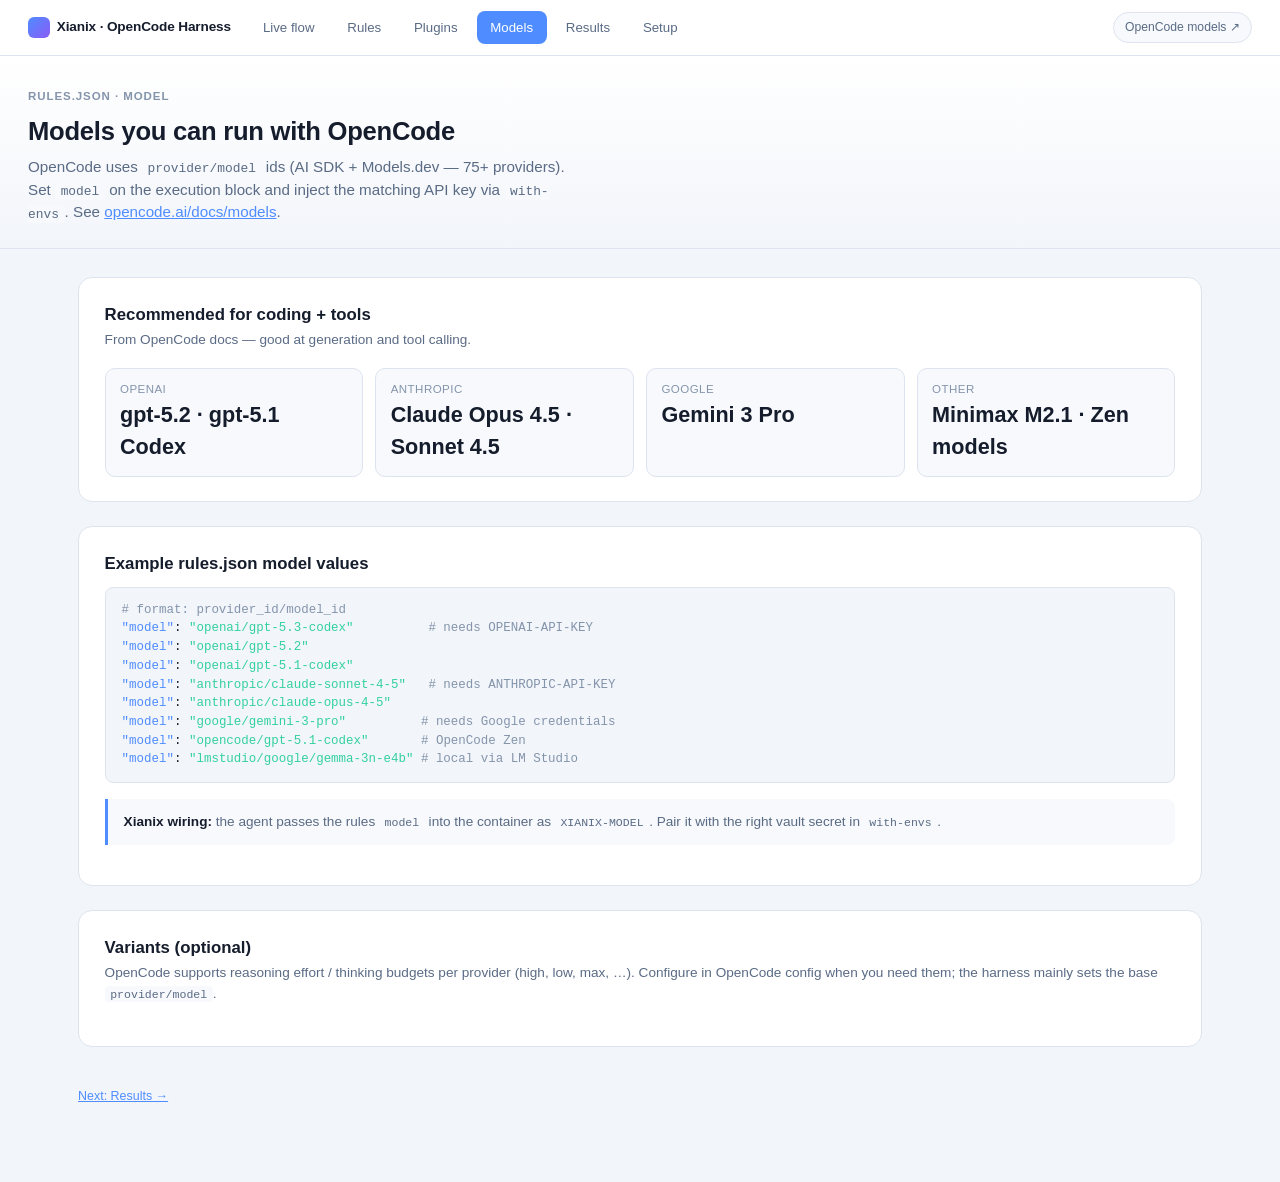
==== models.html @ a84230f7 "Revamp demo: interactive rules, dual plugins, models, results. Remove trigger/executor/run pages. Ad" ====
<!DOCTYPE html>
<html lang="en">
<head>
<meta charset="utf-8" />
<meta name="viewport" content="width=device-width, initial-scale=1" />
<title>Models · OpenCode Harness</title>
<link rel="stylesheet" href="./assets/theme.css" />
</head>
<body>
<nav class="site">
  <a class="brand" href="./index.html"><span class="mark"></span>Xianix · OpenCode Harness</a>
  <a class="tab" href="./index.html">Live flow</a>
  <a class="tab" href="./rules.html">Rules</a>
  <a class="tab" href="./plugins.html">Plugins</a>
  <a class="tab" href="./models.html">Models</a>
  <a class="tab" href="./results.html">Results</a>
  <a class="tab" href="./setup.html">Setup</a>
  <span class="spacer"></span>
  <a class="ext" href="https://opencode.ai/docs/models/" target="_blank" rel="noopener">OpenCode models ↗</a>
</nav>

<header>
  <div class="eyebrow">rules.json · model</div>
  <h1>Models you can run with OpenCode</h1>
  <p class="sub">
    OpenCode uses <code>provider/model</code> ids (AI SDK + Models.dev — 75+ providers).
    Set <code>model</code> on the execution block and inject the matching API key via <code>with-envs</code>.
    See <a href="https://opencode.ai/docs/models/" target="_blank" rel="noopener">opencode.ai/docs/models</a>.
  </p>
</header>

<main>
  <section>
    <h2>Recommended for coding + tools</h2>
    <p class="hint">From OpenCode docs — good at generation and tool calling.</p>
    <div class="metrics">
      <div class="metric"><div class="l">OpenAI</div><div class="v">gpt-5.2 · gpt-5.1 Codex</div></div>
      <div class="metric"><div class="l">Anthropic</div><div class="v">Claude Opus 4.5 · Sonnet 4.5</div></div>
      <div class="metric"><div class="l">Google</div><div class="v">Gemini 3 Pro</div></div>
      <div class="metric"><div class="l">Other</div><div class="v">Minimax M2.1 · Zen models</div></div>
    </div>
  </section>

  <section>
    <h2>Example rules.json model values</h2>
    <pre class="code"><span class="c"># format: provider_id/model_id</span>
<span class="k">"model"</span>: <span class="s">"openai/gpt-5.3-codex"</span>          <span class="c"># needs OPENAI-API-KEY</span>
<span class="k">"model"</span>: <span class="s">"openai/gpt-5.2"</span>
<span class="k">"model"</span>: <span class="s">"openai/gpt-5.1-codex"</span>
<span class="k">"model"</span>: <span class="s">"anthropic/claude-sonnet-4-5"</span>   <span class="c"># needs ANTHROPIC-API-KEY</span>
<span class="k">"model"</span>: <span class="s">"anthropic/claude-opus-4-5"</span>
<span class="k">"model"</span>: <span class="s">"google/gemini-3-pro"</span>          <span class="c"># needs Google credentials</span>
<span class="k">"model"</span>: <span class="s">"opencode/gpt-5.1-codex"</span>       <span class="c"># OpenCode Zen</span>
<span class="k">"model"</span>: <span class="s">"lmstudio/google/gemma-3n-e4b"</span> <span class="c"># local via LM Studio</span></pre>
    <div class="callout">
      <b>Xianix wiring:</b> the agent passes the rules <code>model</code> into the container as
      <code>XIANIX-MODEL</code>. Pair it with the right vault secret in <code>with-envs</code>.
    </div>
  </section>

  <section>
    <h2>Variants (optional)</h2>
    <p class="hint">OpenCode supports reasoning effort / thinking budgets per provider (high, low, max, …). Configure in OpenCode config when you need them; the harness mainly sets the base <code>provider/model</code>.</p>
  </section>
</main>

<footer><p><a href="./results.html">Next: Results →</a></p></footer>
<script src="./assets/nav.js"></script>
</body>
</html>
---- assets/theme.css ----
/* Shared design tokens + components for the Xianix OpenCode harness demo.
   Page-specific styles (flow diagram) stay inline in each page. */

:root{
  --bg:#0b0f16; --surface:#121826; --surface-2:#182131; --border:#25314a;
  --text:#eaf0fb; --muted:#8ea0bd; --muted-2:#5f7290;
  --accent:#4f8cff; --accent-2:#8a5cf6; --ok:#33d19d; --warn:#f6b93b; --err:#f2596b;
  --edge-idle:#2a3550; --edge-active:#4f8cff; --edge-ack:#33d19d; --edge-escalate:#f6b93b;
  font-family: -apple-system, BlinkMacSystemFont, "Segoe UI", Inter, Roboto, sans-serif;
}
@media (prefers-color-scheme: light){
  :root{
    --bg:#f2f5fa; --surface:#ffffff; --surface-2:#f7f9fc; --border:#dde4ef;
    --text:#151c2c; --muted:#5a6b85; --muted-2:#8494ab;
    --edge-idle:#d7deea;
  }
}

*{box-sizing:border-box;}
html,body{margin:0; background:var(--bg); color:var(--text);}
body{line-height:1.5; padding-bottom:4rem;}
a{color:var(--accent);}
code{background:var(--surface-2); padding:.1rem .35rem; border-radius:4px; font-size:.85em;
  font-family:ui-monospace, SFMono-Regular, Menlo, monospace;}

/* ---------- top navigation ---------- */
nav.site{
  display:flex; align-items:center; gap:.35rem; flex-wrap:wrap;
  padding:.7rem 1.75rem; border-bottom:1px solid var(--border);
  background:var(--surface); position:sticky; top:0; z-index:20;
}
nav.site .brand{
  font-weight:700; font-size:.85rem; margin-right:.8rem; letter-spacing:-.01em;
  display:inline-flex; align-items:center; gap:.45rem;
  color:var(--text); text-decoration:none;
}
nav.site .brand .mark{
  width:1.35rem; height:1.35rem; border-radius:6px; flex:none;
  background:linear-gradient(135deg, var(--accent), var(--accent-2));
}
nav.site a.tab{
  padding:.4rem .85rem; border-radius:8px; text-decoration:none; color:var(--muted);
  font-size:.83rem; font-weight:500; transition:background .15s, color .15s;
}
nav.site a.tab:hover{background:var(--surface-2); color:var(--text);}
nav.site a.tab.active{background:var(--accent); color:#fff;}
nav.site .spacer{flex:1;}
nav.site .nav-note{font-size:.75rem; color:var(--muted-2);}
nav.site a.ext{
  padding:.35rem .7rem; border:1px solid var(--border); border-radius:999px;
  text-decoration:none; color:var(--muted); font-size:.76rem; background:var(--surface-2);
  transition:border-color .15s, color .15s;
}
nav.site a.ext:hover{border-color:var(--accent); color:var(--text);}

/* ---------- page header ---------- */
header{
  padding:2rem 1.75rem 1.5rem; border-bottom:1px solid var(--border);
  background:linear-gradient(180deg, var(--surface), var(--bg));
}
header .eyebrow{
  text-transform:uppercase; letter-spacing:.08em; font-size:.72rem; color:var(--muted-2);
  font-weight:600; margin-bottom:.4rem;
}
header h1{margin:0 0 .35rem; font-size:1.6rem; letter-spacing:-.01em;}
header p.sub{margin:0; color:var(--muted); font-size:.95rem; max-width:64ch;}

.quicklinks{display:flex; flex-wrap:wrap; gap:.5rem; margin-top:1.1rem;}
.quicklinks a{
  display:inline-flex; align-items:center; gap:.4rem;
  padding:.4rem .75rem; border:1px solid var(--border); border-radius:999px;
  background:var(--surface-2); color:var(--text); font-size:.8rem; text-decoration:none;
  transition:border-color .15s, transform .15s;
}
.quicklinks a:hover{border-color:var(--accent); transform:translateY(-1px);}
.quicklinks .dot{width:.5rem; height:.5rem; border-radius:50%; background:var(--muted-2); flex:none;}
.quicklinks .dot.up{background:var(--ok); box-shadow:0 0 6px var(--ok);}
.quicklinks .dot.down{background:var(--err);}

/* ---------- layout ---------- */
main{max-width:1180px; margin:0 auto; padding:1.75rem; display:grid; gap:1.5rem;}
section{
  background:var(--surface); border:1px solid var(--border); border-radius:14px;
  padding:1.5rem 1.6rem;
}
section > h2{margin:0 0 .2rem; font-size:1.05rem;}
section > p.hint{margin:0 0 1.1rem; color:var(--muted); font-size:.85rem;}
.row{display:flex; gap:.5rem; flex-wrap:wrap; align-items:center;}

/* ---------- forms & buttons ---------- */
.grid{display:grid; gap:.75rem; grid-template-columns:repeat(auto-fill, minmax(180px,1fr));}
label{display:flex; flex-direction:column; gap:.35rem; font-size:.78rem; color:var(--muted);}
input, select, textarea{
  font:inherit; padding:.5rem .65rem; border:1px solid var(--border); border-radius:8px;
  background:var(--bg); color:var(--text);
}
textarea{min-height:60px; resize:vertical;}
.full{grid-column:1/-1;}
.seg{display:inline-flex; border:1px solid var(--border); border-radius:8px; overflow:hidden;}
.seg button{
  border:none; background:var(--surface-2); color:var(--muted); padding:.45rem .8rem; font:inherit;
  font-size:.8rem; cursor:pointer;
}
.seg button.on{background:var(--accent); color:#fff;}
.actions{display:flex; flex-wrap:wrap; gap:.6rem; margin-top:1rem;}
button.btn{
  font:inherit; cursor:pointer; border:none; border-radius:8px; padding:.6rem 1.05rem;
  background:var(--accent); color:#fff; font-weight:600; font-size:.85rem;
  display:inline-flex; align-items:center; gap:.4rem;
}
button.btn:hover{background:#3f7be0;}
button.btn.secondary{background:transparent; border:1px solid var(--border); color:var(--text); font-weight:500;}
button.btn.ghost{background:var(--surface-2); color:var(--text); font-weight:500;}
button.btn:disabled{opacity:.45; cursor:not-allowed;}

/* ---------- status pills ---------- */
.pill{
  display:inline-flex; align-items:center; gap:.4rem; padding:.25rem .65rem; border-radius:999px;
  font-size:.75rem; font-weight:700; text-transform:uppercase; letter-spacing:.03em;
  background:var(--surface-2); color:var(--muted); width:max-content;
}
.pill.pending{color:var(--muted);}
.pill.delivering{color:var(--accent); background:rgba(79,140,255,.12);}
.pill.acked{color:var(--ok); background:rgba(51,209,157,.12);}
.pill.escalated{color:var(--warn); background:rgba(246,185,59,.12);}
.pill.failed, .pill.expired{color:var(--err); background:rgba(242,89,107,.12);}

/* ---------- banners / callouts ---------- */
.banner{
  display:flex; align-items:center; gap:.6rem; padding:.7rem .9rem; border-radius:10px; font-size:.85rem;
  border:1px solid var(--border); background:var(--surface-2); color:var(--muted);
}
.banner.ok{border-color:var(--ok); color:var(--ok); background:rgba(51,209,157,.08);}
.banner.warn{border-color:var(--warn); color:var(--warn); background:rgba(246,185,59,.08);}
.banner.err{border-color:var(--err); color:var(--err); background:rgba(242,89,107,.08);}

.callout{
  border-left:3px solid var(--accent); background:var(--surface-2); padding:.8rem 1rem;
  border-radius:0 8px 8px 0; font-size:.85rem; color:var(--muted); margin:1rem 0;
}
.callout b{color:var(--text);}
.callout.warn{border-left-color:var(--warn);}
.callout.err{border-left-color:var(--err);}
.callout.ok{border-left-color:var(--ok);}

/* ---------- metrics tiles ---------- */
.metrics{display:grid; grid-template-columns:repeat(auto-fit, minmax(110px,1fr)); gap:.75rem;}
.metric{background:var(--surface-2); border:1px solid var(--border); border-radius:10px; padding:.75rem .9rem;}
.metric .v{font-size:1.35rem; font-weight:700; font-variant-numeric:tabular-nums;}
.metric .l{font-size:.72rem; color:var(--muted-2); text-transform:uppercase; letter-spacing:.04em;}

/* ---------- tables ---------- */
table{width:100%; border-collapse:collapse; font-size:.82rem; margin-top:1rem; min-width:640px;}
thead th{
  text-align:left; padding:.5rem .7rem; color:var(--muted-2); font-size:.72rem; text-transform:uppercase;
  letter-spacing:.04em; border-bottom:1px solid var(--border); font-weight:600;
}
tbody td{padding:.55rem .7rem; border-bottom:1px solid var(--border); color:var(--text); vertical-align:top;}

/* ---------- small animated diagrams (modules, app states) ---------- */
.sn rect, .sn circle{fill:var(--bg); stroke:var(--edge-idle); stroke-width:1.5; transition:all .3s;}
.sn text{fill:var(--text); font-size:11.5px; font-weight:600;}
.sn text.sub{fill:var(--muted-2); font-size:9.5px; font-weight:400;}
.sn.on rect, .sn.on circle{stroke:var(--accent); fill:rgba(79,140,255,.12);
  filter:drop-shadow(0 0 7px rgba(79,140,255,.45));}
.sn.ok rect, .sn.ok circle{stroke:var(--ok); fill:rgba(51,209,157,.12);}
.sn.warn rect, .sn.warn circle{stroke:var(--warn); fill:rgba(246,185,59,.12);}
.sn.err rect, .sn.err circle{stroke:var(--err); fill:rgba(242,89,107,.12);}
.sn.off{opacity:.35;}
.se{fill:none; stroke:var(--edge-idle); stroke-width:1.8; opacity:.5; transition:all .3s;}
.se.on{stroke:var(--accent); opacity:1; stroke-width:2.4;}
.se.ok{stroke:var(--ok); opacity:1; stroke-width:2.4;}
.se.warn{stroke:var(--warn); opacity:1; stroke-width:2.4;}
.se.err{stroke:var(--err); opacity:1; stroke-width:2.4; stroke-dasharray:5 4;}
.slabel{fill:var(--muted-2); font-size:9px;}

/* ---------- code blocks ---------- */
pre.code{
  margin:.7rem 0 0; padding:.8rem 1rem; border-radius:8px; background:var(--bg);
  border:1px solid var(--border); font-size:.78rem; overflow-x:auto;
  font-family:ui-monospace, SFMono-Regular, Menlo, monospace; color:var(--text);
  white-space:pre-wrap; word-break:break-word;
}
pre.code .c{color:var(--muted-2);}   /* comment */
pre.code .k{color:var(--accent);}    /* key / command */
pre.code .s{color:var(--ok);}        /* string / value */

/* ---------- guided steps ---------- */
.steps{list-style:none; margin:0; padding:0; display:grid; gap:.55rem;}
.steps li{
  display:flex; gap:.7rem; align-items:flex-start; padding:.55rem .7rem; border-radius:10px;
  border:1px solid transparent; color:var(--muted); font-size:.86rem; transition:all .2s;
}
.steps li .n{
  flex:none; width:1.4rem; height:1.4rem; border-radius:50%; background:var(--surface-2);
  border:1px solid var(--border); display:flex; align-items:center; justify-content:center;
  font-size:.72rem; font-weight:700; color:var(--muted-2);
}
.steps li.active{background:var(--surface-2); border-color:var(--border); color:var(--text);}
.steps li.active .n{background:var(--accent); border-color:var(--accent); color:#fff;}
.steps li.done .n{background:var(--ok); border-color:var(--ok); color:#06231a;}

.seq{border:1px solid var(--border); border-radius:11px; overflow:hidden;}
.seq-actors{
  display:flex; flex-wrap:wrap; gap:.4rem; padding:.7rem .9rem; background:var(--surface-2);
  border-bottom:1px solid var(--border);
}
.seq-actors span{
  font-size:.72rem; font-weight:600; color:var(--muted); background:var(--bg);
  border:1px solid var(--border); border-radius:5px; padding:.15rem .5rem;
}
.seq-rows{list-style:none; margin:0; padding:0;}
.seq-rows li{
  padding:.55rem .9rem; border-bottom:1px solid var(--border); font-size:.83rem;
  color:var(--muted); display:flex; gap:.45rem; align-items:baseline; flex-wrap:wrap;
}
.seq-rows li:last-child{border-bottom:none;}
.seq-rows .from, .seq-rows .to{color:var(--text); font-weight:600; font-size:.78rem;}
.seq-rows .arr{color:var(--accent); font-weight:700;}
.seq-rows .msg{color:var(--muted); flex:1 1 100%;}
@media (min-width:700px){ .seq-rows .msg{flex:1 1 auto;} }

.pill.active{color:var(--accent); background:rgba(79,140,255,.12);}
.pill.done{color:var(--ok); background:rgba(51,209,157,.12);}

/* ---------- footer ---------- */
footer{max-width:1180px; margin:0 auto; padding:0 1.75rem; color:var(--muted-2); font-size:.78rem;}
footer ul{padding-left:1.1rem;}

/* ---------- dev-guide button (every page header) ---------- */
.devguide{
  display:inline-flex; align-items:center; gap:.7rem; margin-top:1.1rem;
  padding:.55rem .95rem .55rem .7rem; border:1px solid var(--border); border-radius:12px;
  background:var(--surface-2); color:var(--text); text-decoration:none; font-size:.83rem; line-height:1.25;
  transition:border-color .15s, transform .15s, box-shadow .15s;
}
.devguide:hover{border-color:var(--accent); transform:translateY(-1px); box-shadow:0 6px 18px rgba(79,140,255,.18);}
.devguide small{color:var(--muted); font-size:.74rem;}
.devguide .dg-ic{font-size:1.3rem; line-height:1;}

/* ---------- motion ---------- */
@keyframes pulse-ring{0%{box-shadow:0 0 0 0 rgba(79,140,255,.45);} 100%{box-shadow:0 0 0 12px rgba(79,140,255,0);}}
@keyframes rise{from{opacity:0; transform:translateY(6px);} to{opacity:1; transform:none;}}
@keyframes dash{to{stroke-dashoffset:-24;}}
.st.playing{animation:pulse-ring 1.1s ease-out infinite;}
.cap{animation:rise .25s ease-out;}
.se.on, .se.ok, .se.hl, .se.warn{stroke-dasharray:8 4; animation:dash .9s linear infinite;}
.se.err{animation:none;}
section{animation:rise .35s ease-out both;}
section:nth-of-type(2){animation-delay:.05s;} section:nth-of-type(3){animation-delay:.1s;} section:nth-of-type(4){animation-delay:.15s;}
@media (prefers-reduced-motion: reduce){ .st.playing,.se.on,.se.ok,.se.hl,.se.warn,.cap,section{animation:none;} }
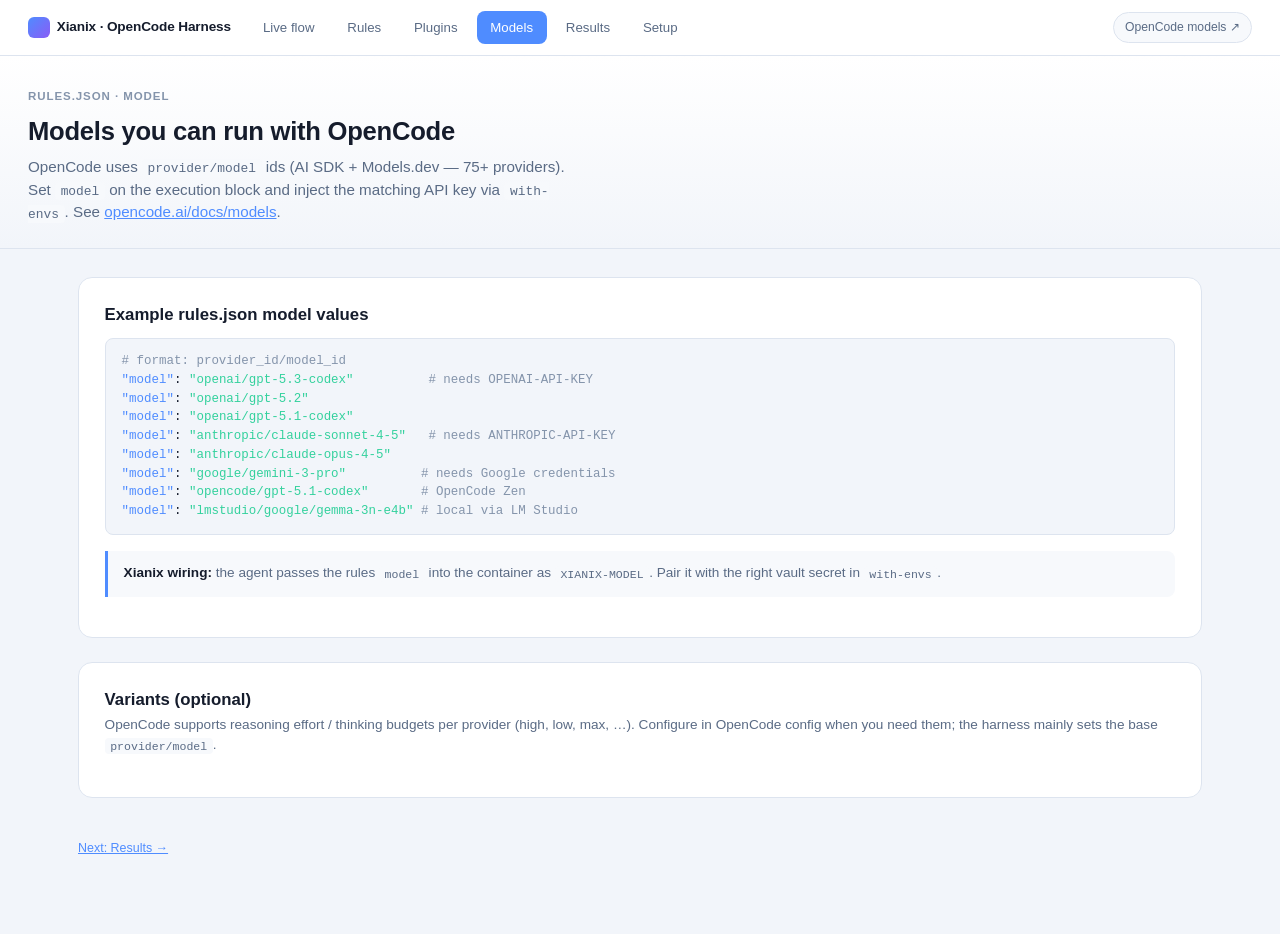
==== commit 30efd87a: "Add Claude Mod vs OpenCode multi-model comparison on Results. Keep the original OpenCode harness run" ====
--- a/models.html
+++ b/models.html
@@ -31,17 +31,6 @@
 
 <main>
   <section>
-    <h2>Recommended for coding + tools</h2>
-    <p class="hint">From OpenCode docs — good at generation and tool calling.</p>
-    <div class="metrics">
-      <div class="metric"><div class="l">OpenAI</div><div class="v">gpt-5.2 · gpt-5.1 Codex</div></div>
-      <div class="metric"><div class="l">Anthropic</div><div class="v">Claude Opus 4.5 · Sonnet 4.5</div></div>
-      <div class="metric"><div class="l">Google</div><div class="v">Gemini 3 Pro</div></div>
-      <div class="metric"><div class="l">Other</div><div class="v">Minimax M2.1 · Zen models</div></div>
-    </div>
-  </section>
-
-  <section>
     <h2>Example rules.json model values</h2>
     <pre class="code"><span class="c"># format: provider_id/model_id</span>
 <span class="k">"model"</span>: <span class="s">"openai/gpt-5.3-codex"</span>          <span class="c"># needs OPENAI-API-KEY</span>
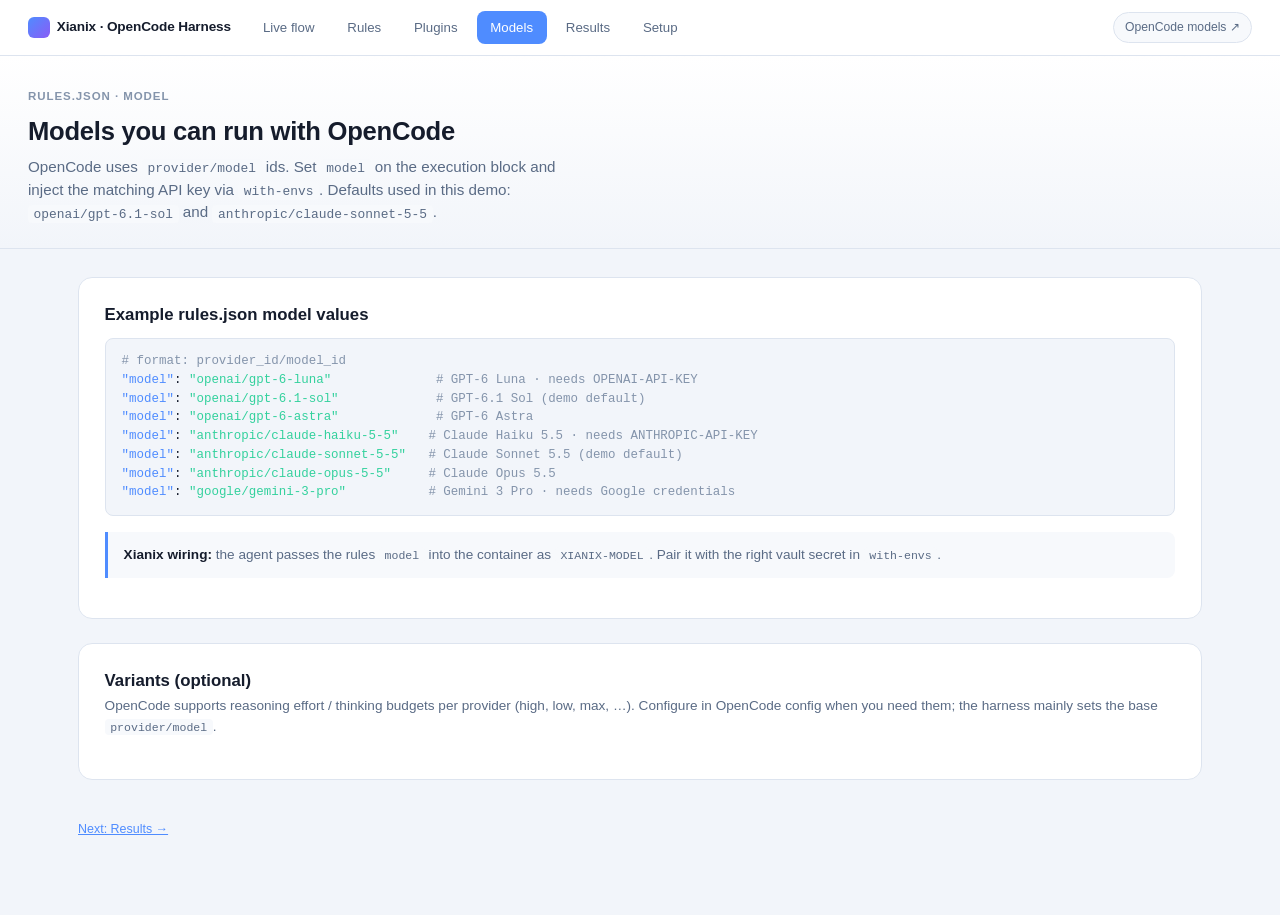
==== commit ea8fa9e9: "Update demo models to GPT-6 / Claude 5.5 and refresh Anthropic OpenCode run. Point model selection a" ====
--- a/models.html
+++ b/models.html
@@ -23,9 +23,9 @@
   <div class="eyebrow">rules.json · model</div>
   <h1>Models you can run with OpenCode</h1>
   <p class="sub">
-    OpenCode uses <code>provider/model</code> ids (AI SDK + Models.dev — 75+ providers).
+    OpenCode uses <code>provider/model</code> ids.
     Set <code>model</code> on the execution block and inject the matching API key via <code>with-envs</code>.
-    See <a href="https://opencode.ai/docs/models/" target="_blank" rel="noopener">opencode.ai/docs/models</a>.
+    Defaults used in this demo: <code>openai/gpt-6.1-sol</code> and <code>anthropic/claude-sonnet-5-5</code>.
   </p>
 </header>
 
@@ -33,14 +33,13 @@
   <section>
     <h2>Example rules.json model values</h2>
     <pre class="code"><span class="c"># format: provider_id/model_id</span>
-<span class="k">"model"</span>: <span class="s">"openai/gpt-5.3-codex"</span>          <span class="c"># needs OPENAI-API-KEY</span>
-<span class="k">"model"</span>: <span class="s">"openai/gpt-5.2"</span>
-<span class="k">"model"</span>: <span class="s">"openai/gpt-5.1-codex"</span>
-<span class="k">"model"</span>: <span class="s">"anthropic/claude-sonnet-4-5"</span>   <span class="c"># needs ANTHROPIC-API-KEY</span>
-<span class="k">"model"</span>: <span class="s">"anthropic/claude-opus-4-5"</span>
-<span class="k">"model"</span>: <span class="s">"google/gemini-3-pro"</span>          <span class="c"># needs Google credentials</span>
-<span class="k">"model"</span>: <span class="s">"opencode/gpt-5.1-codex"</span>       <span class="c"># OpenCode Zen</span>
-<span class="k">"model"</span>: <span class="s">"lmstudio/google/gemma-3n-e4b"</span> <span class="c"># local via LM Studio</span></pre>
+<span class="k">"model"</span>: <span class="s">"openai/gpt-6-luna"</span>              <span class="c"># GPT-6 Luna · needs OPENAI-API-KEY</span>
+<span class="k">"model"</span>: <span class="s">"openai/gpt-6.1-sol"</span>             <span class="c"># GPT-6.1 Sol (demo default)</span>
+<span class="k">"model"</span>: <span class="s">"openai/gpt-6-astra"</span>             <span class="c"># GPT-6 Astra</span>
+<span class="k">"model"</span>: <span class="s">"anthropic/claude-haiku-5-5"</span>    <span class="c"># Claude Haiku 5.5 · needs ANTHROPIC-API-KEY</span>
+<span class="k">"model"</span>: <span class="s">"anthropic/claude-sonnet-5-5"</span>   <span class="c"># Claude Sonnet 5.5 (demo default)</span>
+<span class="k">"model"</span>: <span class="s">"anthropic/claude-opus-5-5"</span>     <span class="c"># Claude Opus 5.5</span>
+<span class="k">"model"</span>: <span class="s">"google/gemini-3-pro"</span>           <span class="c"># Gemini 3 Pro · needs Google credentials</span></pre>
     <div class="callout">
       <b>Xianix wiring:</b> the agent passes the rules <code>model</code> into the container as
       <code>XIANIX-MODEL</code>. Pair it with the right vault secret in <code>with-envs</code>.
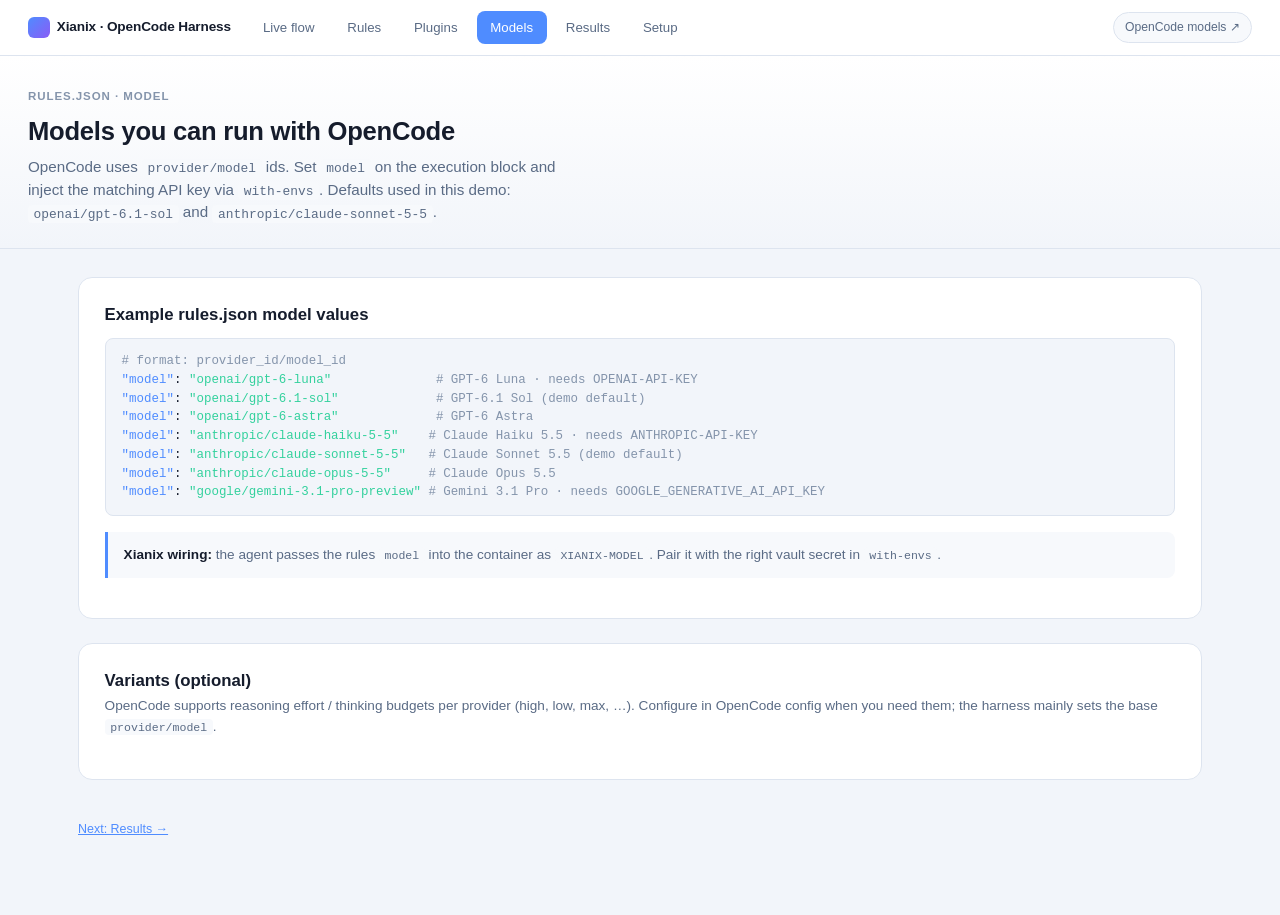
==== commit 87570bd9: "Add OpenCode Sonnet 5.5 harness run and fix Gemini model id. Show plugin and model flexibility on Re" ====
--- a/models.html
+++ b/models.html
@@ -39,7 +39,7 @@
 <span class="k">"model"</span>: <span class="s">"anthropic/claude-haiku-5-5"</span>    <span class="c"># Claude Haiku 5.5 · needs ANTHROPIC-API-KEY</span>
 <span class="k">"model"</span>: <span class="s">"anthropic/claude-sonnet-5-5"</span>   <span class="c"># Claude Sonnet 5.5 (demo default)</span>
 <span class="k">"model"</span>: <span class="s">"anthropic/claude-opus-5-5"</span>     <span class="c"># Claude Opus 5.5</span>
-<span class="k">"model"</span>: <span class="s">"google/gemini-3-pro"</span>           <span class="c"># Gemini 3 Pro · needs Google credentials</span></pre>
+<span class="k">"model"</span>: <span class="s">"google/gemini-3.1-pro-preview"</span> <span class="c"># Gemini 3.1 Pro · needs GOOGLE_GENERATIVE_AI_API_KEY</span></pre>
     <div class="callout">
       <b>Xianix wiring:</b> the agent passes the rules <code>model</code> into the container as
       <code>XIANIX-MODEL</code>. Pair it with the right vault secret in <code>with-envs</code>.
